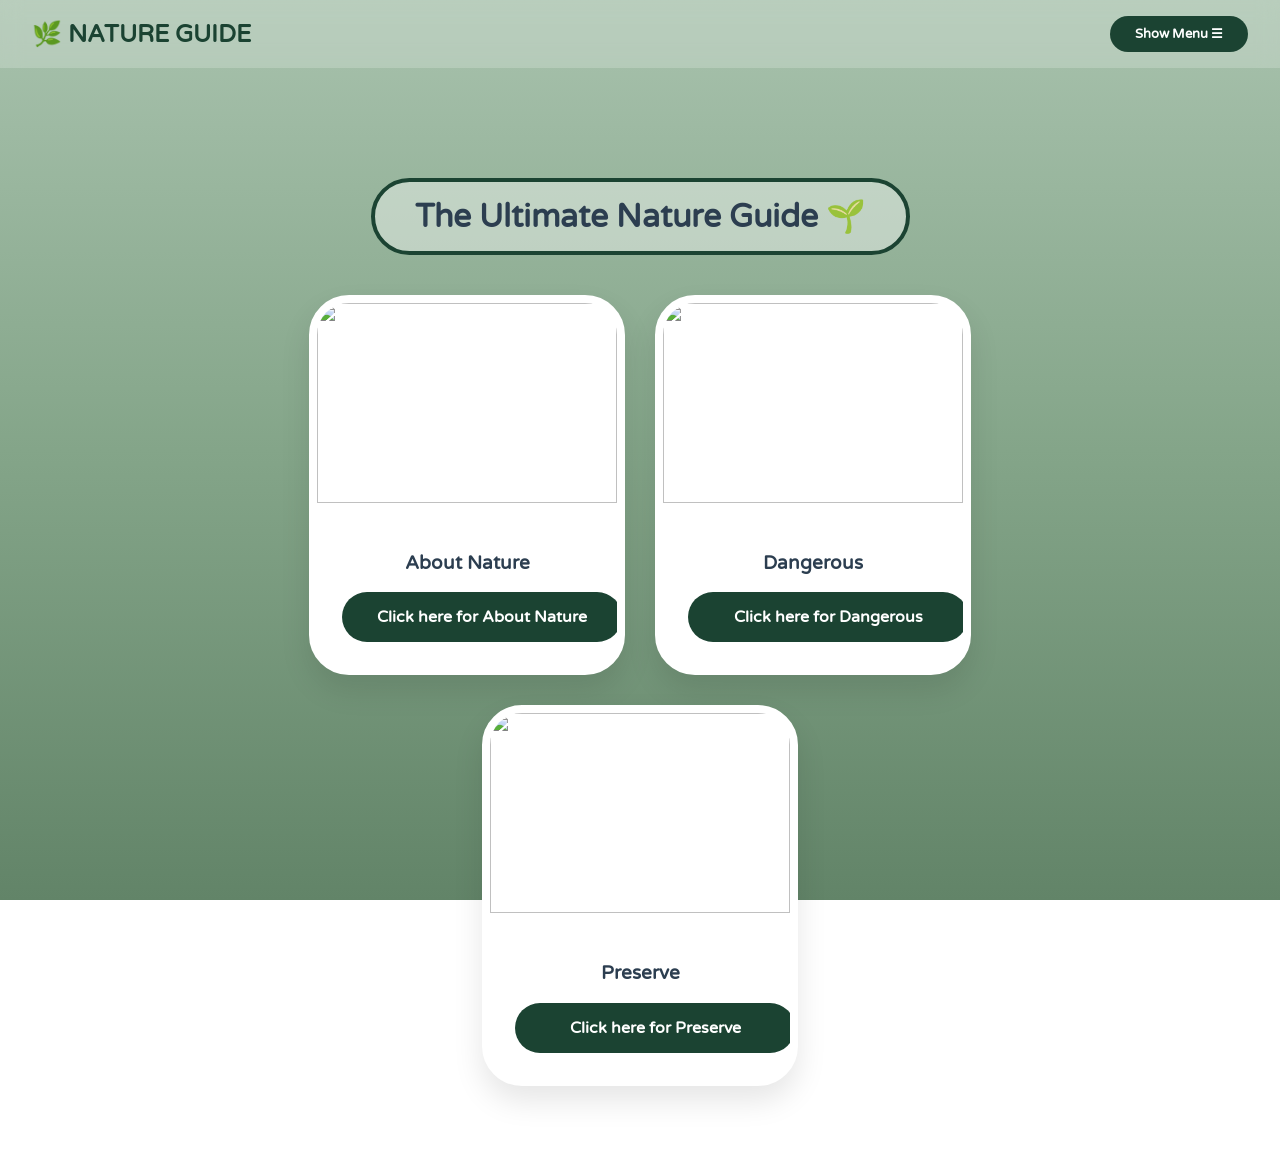
==== index.html @ ad2bc99d "index.html" ====
<!DOCTYPE html>
<html lang="en">
<head>
    <meta charset="UTF-8">
    <title>Nature Guide | Home</title>
    <link rel="stylesheet" href="style.css">
    <style>
        .framed-title {
            display: inline-block;
            border: 4px solid #1b4332;
            padding: 15px 40px;
            border-radius: 60px;
            background: rgba(255, 255, 255, 0.4);
            margin: 40px 0;
        }
        .home-grid { display: flex; justify-content: center; gap: 30px; flex-wrap: wrap; }
        .nav-card { background: white; width: 300px; border-radius: 40px; overflow: hidden; border: 8px solid white; box-shadow: 0 15px 30px rgba(0,0,0,0.1); }
        .card-img { width: 100%; height: 200px; object-fit: cover; }
        .card-body { padding: 25px; text-align: center; }
        /* Making the buttons longer as requested */
        .btn-long { display: block; background: #1b4332; color: white; text-decoration: none; padding: 15px; border-radius: 40px; font-weight: bold; width: 100%; }
    </style>
</head>
<body>
    <nav class="navbar">
        <div class="logo">🌿 NATURE GUIDE</div>
        <button id="menuBtn" class="menu-toggle">Show Menu ☰</button>
        <ul class="nav-links" id="navLinks">
            <li><a href="index.html">Home</a></li>
            <li><a href="about.html">About Nature</a></li>
            <li><a href="dangerous.html">Dangerous</a></li>
            <li><a href="help.html">Preserve</a></li>
        </ul>
    </nav>

    <main class="container">
        <div class="framed-title">
            <h1 style="margin: 0;">The Ultimate Nature Guide 🌱</h1>
        </div>

        <div class="home-grid">
            <div class="nav-card">
                <img src="https://image.pollinations.ai/prompt/beautiful%20lush%20green%20forest%20landscape" class="card-img">
                <div class="card-body">
                    <h3>About Nature</h3>
                    <a href="about.html" class="btn-long">Click here for About Nature</a>
                </div>
            </div>

            <div class="nav-card">
                <img src="https://image.pollinations.ai/prompt/AI%20roaring%20jaguar%20detailed" class="card-img">
                <div class="card-body">
                    <h3>Dangerous</h3>
                    <a href="dangerous.html" class="btn-long">Click here for Dangerous</a>
                </div>
            </div>

            <div class="nav-card">
                <img src="https://image.pollinations.ai/prompt/AI%20person%20picking%20up%20trash%20in%20nature" class="card-img">
                <div class="card-body">
                    <h3>Preserve</h3>
                    <a href="help.html" class="btn-long">Click here for Preserve</a>
                </div>
            </div>
        </div>
    </main>
    <script src="script.js"></script>
</body>
</html>
---- style.css ----
/* Importing the friendly, rounded Varela font */
@import url('https://fonts.googleapis.com/css2?family=Varela+Round&display=swap'); 

:root {
    /* Muted, Earthy Gray-Green Palette from your reference image */
    --base-sage: #a8c2ad;   /* The light shade */
    --mid-sage: #84a589;    /* The middle moss */
    --deep-sage: #628468;   /* The darker moss */
    --text-color: #2c3e50;
    --dark-green: #1b4332;
}

body {
    /* The New Earthy Ombre Background on ALL PAGES */
    background: linear-gradient(180deg, var(--base-sage) 0%, var(--mid-sage) 50%, var(--deep-sage) 100%);
    background-attachment: fixed;
    margin: 0;
    color: var(--text-color);
    font-family: 'Varela Round', sans-serif;
    min-height: 100vh;
}

/* --- THE NAVIGATION BAR (Consistent and Fixed Logic) --- */
.navbar {
    background-color: rgba(255, 255, 255, 0.2); /* Light glass */
    backdrop-filter: blur(10px);
    display: flex;
    justify-content: space-between;
    align-items: center;
    padding: 1rem 2rem;
    position: sticky;
    top: 0;
    z-index: 1000;
}

.logo { font-weight: bold; font-size: 1.5rem; color: var(--dark-green); }

/* The Menu */
.nav-links { 
    list-style: none; 
    display: none; /* JavaScript will toggle this */
    gap: 20px; 
    margin: 0;
    padding: 20px;
    background: white; 
    border-radius: 20px;
    position: absolute;
    top: 70px;
    right: 20px;
    flex-direction: column;
    box-shadow: 0 10px 25px rgba(0,0,0,0.1);
}

/* Class added by JS to open the menu */
.nav-links.active-menu { display: flex !important; }

.nav-links a {
    color: var(--dark-green);
    text-decoration: none;
    font-weight: bold;
    text-transform: uppercase;
    font-size: 0.85rem;
}

.menu-toggle {
    background-color: var(--dark-green); /* Dark green button */
    color: white;
    border: none;
    padding: 10px 25px;
    border-radius: 50px;
    font-weight: bold;
    cursor: pointer;
    font-family: 'Varela Round', sans-serif;
}

/* --- SHARED CONTENT CONTAINERS --- */
.container {
    max-width: 900px;
    margin: 50px auto;
    padding: 20px;
    text-align: center;
}

/* --- THE UNIFORM BUBBLY PHOTO FRAMES --- */
.page-gallery {
    display: flex;
    justify-content: center;
    gap: 20px;
    margin: 30px auto;
    flex-wrap: wrap;
}

.photo-item {
    width: 280px; /* Cozy, small size */
    height: 180px;
    overflow: hidden;
    border-radius: 40px; /* Bubbly, extra rounded as requested */
    border: 8px solid white; /* Thick white frame as requested */
    box-shadow: 0 10px 30px rgba(0,0,0,0.1);
    background-color: white; /* Clean look */
    cursor: pointer;
}

/* FIXES SCALING (No Squishing!) */
.photo-item img {
    width: 100%;
    height: 100%;
    object-fit: cover; /* Prevents stretching */
}

/* --- CONTENT BOXES (Consistent) --- */
.content-box {
    background: rgba(255, 255, 255, 0.4);
    padding: 30px;
    border-radius: 30px;
    backdrop-filter: blur(5px);
    text-align: left;
    margin-top: 30px;
    line-height: 1.7;
}

/* --- FALLING EFFECTS INTERACTION --- */
.falling-emoji {
    position: fixed;
    top: -50px;
    z-index: 2000;
    pointer-events: none; /* Allows clicks to pass through */
    animation: fall linear forwards;
}

@keyframes fall {
    0% { transform: translateY(0); }
    100% { transform: translateY(110vh); }
}
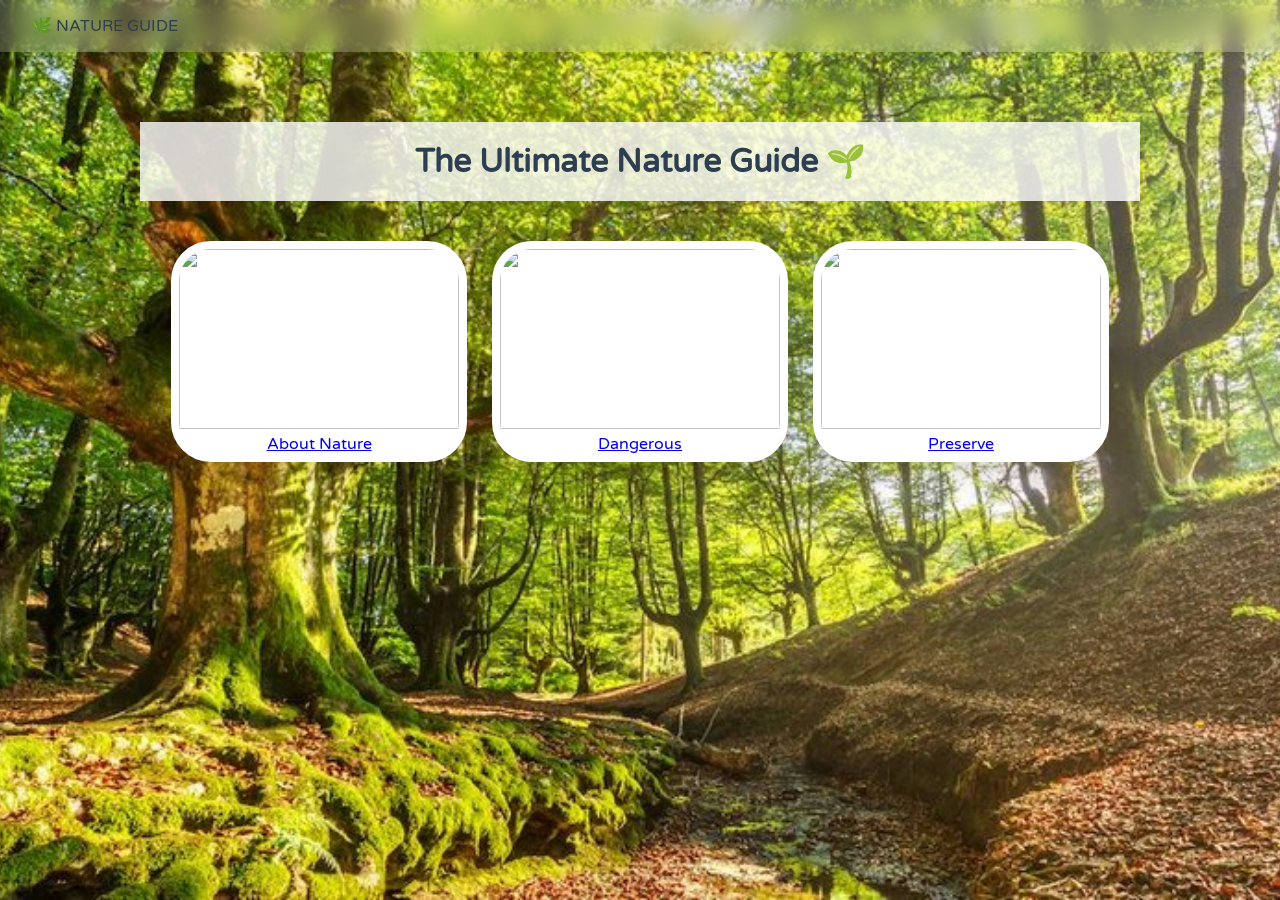
==== commit 0cd1a279: "index.html" ====
--- a/index.html
+++ b/index.html
@@ -4,66 +4,36 @@
     <meta charset="UTF-8">
     <title>Nature Guide | Home</title>
     <link rel="stylesheet" href="style.css">
-    <style>
-        .framed-title {
-            display: inline-block;
-            border: 4px solid #1b4332;
-            padding: 15px 40px;
-            border-radius: 60px;
-            background: rgba(255, 255, 255, 0.4);
-            margin: 40px 0;
-        }
-        .home-grid { display: flex; justify-content: center; gap: 30px; flex-wrap: wrap; }
-        .nav-card { background: white; width: 300px; border-radius: 40px; overflow: hidden; border: 8px solid white; box-shadow: 0 15px 30px rgba(0,0,0,0.1); }
-        .card-img { width: 100%; height: 200px; object-fit: cover; }
-        .card-body { padding: 25px; text-align: center; }
-        /* Making the buttons longer as requested */
-        .btn-long { display: block; background: #1b4332; color: white; text-decoration: none; padding: 15px; border-radius: 40px; font-weight: bold; width: 100%; }
-    </style>
 </head>
-<body>
+<body style="background: url('background.jpg') no-repeat center center fixed; background-size: cover;">
     <nav class="navbar">
-        <div class="logo">🌿 NATURE GUIDE</div>
-        <button id="menuBtn" class="menu-toggle">Show Menu ☰</button>
-        <ul class="nav-links" id="navLinks">
-            <li><a href="index.html">Home</a></li>
-            <li><a href="about.html">About Nature</a></li>
-            <li><a href="dangerous.html">Dangerous</a></li>
-            <li><a href="help.html">Preserve</a></li>
-        </ul>
+        <div class="logo-box">🌿 NATURE GUIDE</div>
+        <div class="nav-links">
+            <a href="index.html">Home</a>
+            <a href="about.html">About</a>
+            <a href="dangerous.html">Dangerous</a>
+        </div>
     </nav>
 
-    <main class="container">
-        <div class="framed-title">
-            <h1 style="margin: 0;">The Ultimate Nature Guide 🌱</h1>
+    <div class="container">
+        <div class="bubbly-border" style="margin-top: 50px; padding: 20px; background: rgba(255, 255, 255, 0.8);">
+            <h1 style="margin:0;">The Ultimate Nature Guide 🌱</h1>
         </div>
 
-        <div class="home-grid">
-            <div class="nav-card">
-                <img src="https://image.pollinations.ai/prompt/beautiful%20lush%20green%20forest%20landscape" class="card-img">
-                <div class="card-body">
-                    <h3>About Nature</h3>
-                    <a href="about.html" class="btn-long">Click here for About Nature</a>
-                </div>
+        <div class="grid" style="margin-top: 40px;">
+            <div class="card bubbly-border">
+                <img src="about_home.jpg">
+                <a href="about.html" class="btn-long">About Nature</a>
             </div>
-
-            <div class="nav-card">
-                <img src="https://image.pollinations.ai/prompt/AI%20roaring%20jaguar%20detailed" class="card-img">
-                <div class="card-body">
-                    <h3>Dangerous</h3>
-                    <a href="dangerous.html" class="btn-long">Click here for Dangerous</a>
-                </div>
+            <div class="card bubbly-border">
+                <img src="roaring_animal.jpg">
+                <a href="dangerous.html" class="btn-long">Dangerous</a>
             </div>
-
-            <div class="nav-card">
-                <img src="https://image.pollinations.ai/prompt/AI%20person%20picking%20up%20trash%20in%20nature" class="card-img">
-                <div class="card-body">
-                    <h3>Preserve</h3>
-                    <a href="help.html" class="btn-long">Click here for Preserve</a>
-                </div>
+            <div class="card bubbly-border">
+                <img src="cleanup.jpg">
+                <a href="help.html" class="btn-long">Preserve</a>
             </div>
         </div>
-    </main>
-    <script src="script.js"></script>
+    </div>
 </body>
 </html>
--- a/style.css
+++ b/style.css
@@ -1,134 +1,92 @@
-/* Importing the friendly, rounded Varela font */
-@import url('https://fonts.googleapis.com/css2?family=Varela+Round&display=swap'); 
+@import url('https://fonts.googleapis.com/css2?family=Varela+Round&display=swap');
 
 :root {
-    /* Muted, Earthy Gray-Green Palette from your reference image */
-    --base-sage: #a8c2ad;   /* The light shade */
-    --mid-sage: #84a589;    /* The middle moss */
-    --deep-sage: #628468;   /* The darker moss */
-    --text-color: #2c3e50;
-    --dark-green: #1b4332;
+    --sage-light: #a8c2ad;
+    --sage-mid: #84a589;
+    --sage-dark: #628468;
+    --deep-green: #1b4332;
 }
 
 body {
-    /* The New Earthy Ombre Background on ALL PAGES */
-    background: linear-gradient(180deg, var(--base-sage) 0%, var(--mid-sage) 50%, var(--deep-sage) 100%);
+    background: linear-gradient(180deg, var(--sage-light) 0%, var(--sage-mid) 50%, var(--sage-dark) 100%);
     background-attachment: fixed;
     margin: 0;
-    color: var(--text-color);
     font-family: 'Varela Round', sans-serif;
+    color: #2c3e50;
     min-height: 100vh;
 }
 
-/* --- THE NAVIGATION BAR (Consistent and Fixed Logic) --- */
+/* --- Navigation Bar --- */
 .navbar {
-    background-color: rgba(255, 255, 255, 0.2); /* Light glass */
+    background: rgba(255, 255, 255, 0.2);
     backdrop-filter: blur(10px);
+    padding: 1rem 2rem;
     display: flex;
     justify-content: space-between;
     align-items: center;
-    padding: 1rem 2rem;
     position: sticky;
     top: 0;
     z-index: 1000;
 }
 
-.logo { font-weight: bold; font-size: 1.5rem; color: var(--dark-green); }
-
-/* The Menu */
-.nav-links { 
-    list-style: none; 
-    display: none; /* JavaScript will toggle this */
-    gap: 20px; 
-    margin: 0;
-    padding: 20px;
-    background: white; 
+.nav-links {
+    display: none; /* Hidden until menu button clicked */
+    position: absolute;
+    top: 60px;
+    right: 20px;
+    background: white;
     border-radius: 20px;
-    position: absolute;
-    top: 70px;
-    right: 20px;
-    flex-direction: column;
+    padding: 15px;
+    list-style: none;
     box-shadow: 0 10px 25px rgba(0,0,0,0.1);
 }
 
-/* Class added by JS to open the menu */
-.nav-links.active-menu { display: flex !important; }
-
-.nav-links a {
-    color: var(--dark-green);
-    text-decoration: none;
-    font-weight: bold;
-    text-transform: uppercase;
-    font-size: 0.85rem;
-}
+.nav-links.active { display: block; }
+.nav-links li { margin: 10px 0; }
+.nav-links a { text-decoration: none; color: var(--deep-green); font-weight: bold; }
 
 .menu-toggle {
-    background-color: var(--dark-green); /* Dark green button */
+    background: var(--deep-green);
     color: white;
     border: none;
-    padding: 10px 25px;
+    padding: 8px 20px;
     border-radius: 50px;
-    font-weight: bold;
-    cursor: pointer;
-    font-family: 'Varela Round', sans-serif;
-}
-
-/* --- SHARED CONTENT CONTAINERS --- */
-.container {
-    max-width: 900px;
-    margin: 50px auto;
-    padding: 20px;
-    text-align: center;
-}
-
-/* --- THE UNIFORM BUBBLY PHOTO FRAMES --- */
-.page-gallery {
-    display: flex;
-    justify-content: center;
-    gap: 20px;
-    margin: 30px auto;
-    flex-wrap: wrap;
-}
-
-.photo-item {
-    width: 280px; /* Cozy, small size */
-    height: 180px;
-    overflow: hidden;
-    border-radius: 40px; /* Bubbly, extra rounded as requested */
-    border: 8px solid white; /* Thick white frame as requested */
-    box-shadow: 0 10px 30px rgba(0,0,0,0.1);
-    background-color: white; /* Clean look */
     cursor: pointer;
 }
 
-/* FIXES SCALING (No Squishing!) */
-.photo-item img {
-    width: 100%;
-    height: 100%;
-    object-fit: cover; /* Prevents stretching */
+/* --- Layout Elements --- */
+.container { max-width: 1000px; margin: auto; text-align: center; padding: 20px; }
+
+.title-border {
+    display: inline-block;
+    border: 4px solid var(--deep-green);
+    padding: 10px 30px;
+    border-radius: 50px;
+    background: rgba(255, 255, 255, 0.3);
+    margin: 30px 0;
 }
 
-/* --- CONTENT BOXES (Consistent) --- */
-.content-box {
-    background: rgba(255, 255, 255, 0.4);
-    padding: 30px;
-    border-radius: 30px;
-    backdrop-filter: blur(5px);
-    text-align: left;
-    margin-top: 30px;
-    line-height: 1.7;
+/* --- Cards & Buttons --- */
+.grid { display: flex; justify-content: center; gap: 25px; flex-wrap: wrap; }
+
+.card {
+    background: white;
+    width: 280px;
+    border-radius: 40px;
+    border: 8px solid white;
+    overflow: hidden;
+    box-shadow: 0 10px 30px rgba(0,0,0,0.1);
 }
 
-/* --- FALLING EFFECTS INTERACTION --- */
-.falling-emoji {
-    position: fixed;
-    top: -50px;
-    z-index: 2000;
-    pointer-events: none; /* Allows clicks to pass through */
-    animation: fall linear forwards;
+.card img { width: 100%; height: 180px; object-fit: cover; }
+
+.btn {
+    display: block;
+    background: var(--deep-green);
+    color: white;
+    text-decoration: none;
+    padding: 15px;
+    margin: 15px;
+    border-radius: 30px;
+    font-weight: bold;
 }
-
-@keyframes fall {
-    0% { transform: translateY(0); }
-    100% { transform: translateY(110vh); }
-}
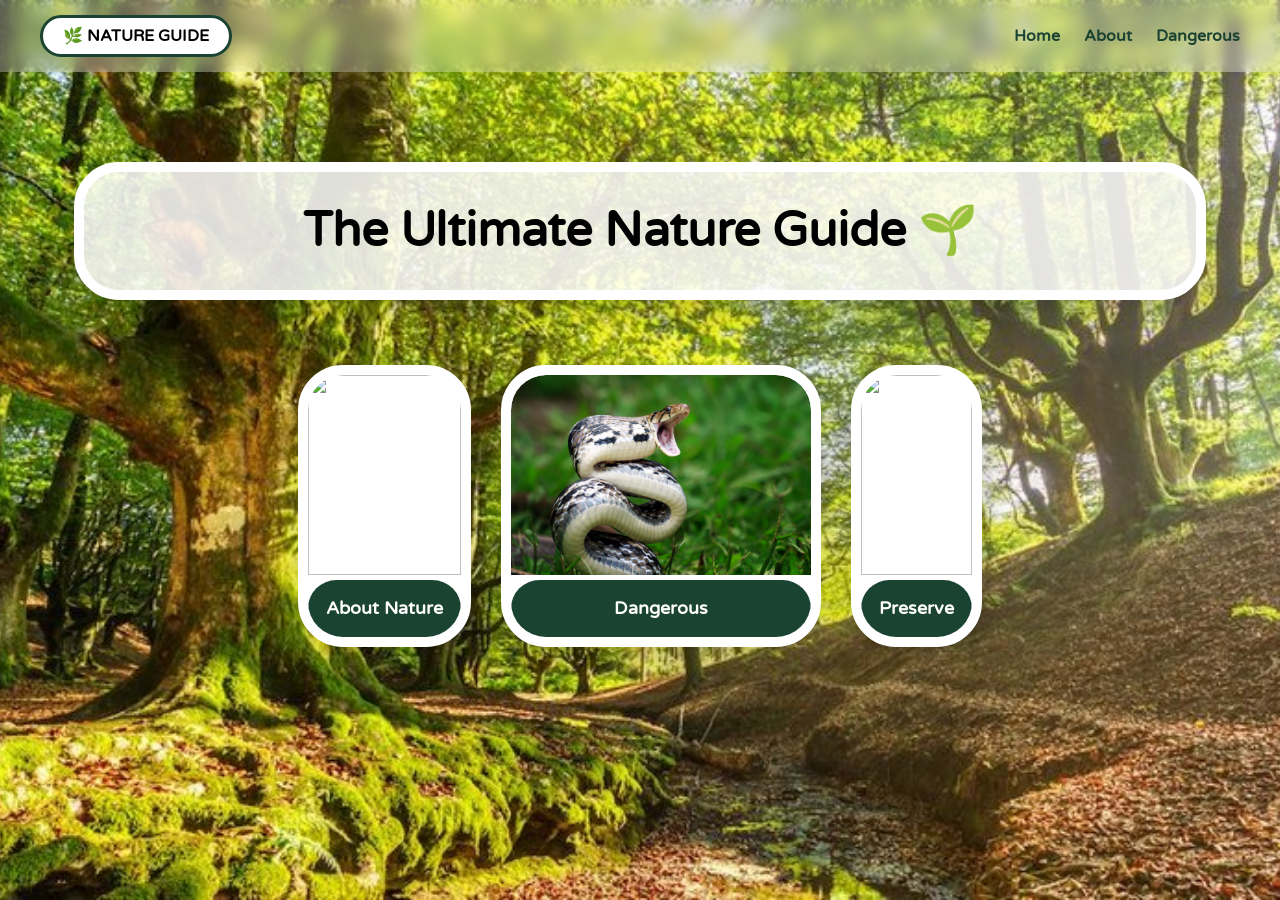
==== commit fe8ae2b1: "index.html" ====
--- a/index.html
+++ b/index.html
@@ -16,21 +16,21 @@
     </nav>
 
     <div class="container">
-        <div class="bubbly-border" style="margin-top: 50px; padding: 20px; background: rgba(255, 255, 255, 0.8);">
-            <h1 style="margin:0;">The Ultimate Nature Guide 🌱</h1>
+        <div class="bubbly-border" style="margin-top: 50px; padding: 30px 60px; background: rgba(255, 255, 255, 0.85); width: 80%;">
+            <h1 style="margin:0; font-size: 3rem;">The Ultimate Nature Guide 🌱</h1>
         </div>
 
-        <div class="grid" style="margin-top: 40px;">
+        <div class="grid" style="margin-top: 60px; width: 100%; max-width: 1400px; margin-left: auto; margin-right: auto;">
             <div class="card bubbly-border">
-                <img src="about_home.jpg">
+                <img src="jagur.jpg">
                 <a href="about.html" class="btn-long">About Nature</a>
             </div>
             <div class="card bubbly-border">
-                <img src="roaring_animal.jpg">
+                <img src="snake2.jpg">
                 <a href="dangerous.html" class="btn-long">Dangerous</a>
             </div>
             <div class="card bubbly-border">
-                <img src="cleanup.jpg">
+                <img src="perves.jpg">
                 <a href="help.html" class="btn-long">Preserve</a>
             </div>
         </div>
--- a/style.css
+++ b/style.css
@@ -1,26 +1,17 @@
 @import url('https://fonts.googleapis.com/css2?family=Varela+Round&display=swap');
 
-:root {
-    --sage-light: #a8c2ad;
-    --sage-mid: #84a589;
-    --sage-dark: #628468;
-    --deep-green: #1b4332;
-}
-
 body {
-    background: linear-gradient(180deg, var(--sage-light) 0%, var(--sage-mid) 50%, var(--sage-dark) 100%);
+    background: linear-gradient(180deg, #a8c2ad 0%, #84a589 50%, #628468 100%);
     background-attachment: fixed;
     margin: 0;
     font-family: 'Varela Round', sans-serif;
-    color: #2c3e50;
     min-height: 100vh;
 }
 
-/* --- Navigation Bar --- */
 .navbar {
-    background: rgba(255, 255, 255, 0.2);
-    backdrop-filter: blur(10px);
-    padding: 1rem 2rem;
+    background: rgba(255, 255, 255, 0.3);
+    backdrop-filter: blur(8px);
+    padding: 15px 40px;
     display: flex;
     justify-content: space-between;
     align-items: center;
@@ -29,64 +20,60 @@
     z-index: 1000;
 }
 
-.nav-links {
-    display: none; /* Hidden until menu button clicked */
-    position: absolute;
-    top: 60px;
-    right: 20px;
+.logo-box {
+    border: 3px solid #1b4332;
+    padding: 8px 20px;
+    border-radius: 50px;
     background: white;
-    border-radius: 20px;
-    padding: 15px;
-    list-style: none;
-    box-shadow: 0 10px 25px rgba(0,0,0,0.1);
+    font-weight: bold;
 }
 
-.nav-links.active { display: block; }
-.nav-links li { margin: 10px 0; }
-.nav-links a { text-decoration: none; color: var(--deep-green); font-weight: bold; }
+.nav-links a { text-decoration: none; color: #1b4332; font-weight: bold; margin-left: 20px; }
 
-.menu-toggle {
-    background: var(--deep-green);
-    color: white;
-    border: none;
-    padding: 8px 20px;
-    border-radius: 50px;
-    cursor: pointer;
+.container { text-align: center; padding: 40px 20px; }
+
+.bubbly-border {
+    border: 10px solid white;
+    border-radius: 45px;
+    box-shadow: 0 15px 35px rgba(0,0,0,0.2);
+    background: white;
+    overflow: hidden;
+    display: inline-block;
 }
 
-/* --- Layout Elements --- */
-.container { max-width: 1000px; margin: auto; text-align: center; padding: 20px; }
+.grid { display: flex; justify-content: center; gap: 30px; flex-wrap: wrap; }
 
-.title-border {
-    display: inline-block;
-    border: 4px solid var(--deep-green);
-    padding: 10px 30px;
+.card img { width: 100%; height: 200px; object-fit: cover; border-radius: 35px 35px 0 0; }
+
+.btn-long {
+    display: block;
+    background: #1b4332;
+    color: white;
+    text-decoration: none;
+    padding: 18px;
     border-radius: 50px;
-    background: rgba(255, 255, 255, 0.3);
-    margin: 30px 0;
+    font-weight: bold;
+    font-size: 1.1rem;
+    cursor: pointer;
+    border: none;
 }
 
-/* --- Cards & Buttons --- */
-.grid { display: flex; justify-content: center; gap: 25px; flex-wrap: wrap; }
-
-.card {
+.fact-box {
+    display: none;
+    margin: 30px auto;
+    padding: 25px;
     background: white;
-    width: 280px;
+    border: 6px solid #1b4332;
     border-radius: 40px;
-    border: 8px solid white;
-    overflow: hidden;
-    box-shadow: 0 10px 30px rgba(0,0,0,0.1);
+    max-width: 600px;
 }
 
-.card img { width: 100%; height: 180px; object-fit: cover; }
+.emoji {
+    position: fixed;
+    top: -50px;
+    font-size: 30px;
+    z-index: 2000;
+    animation: fall linear forwards;
+}
 
-.btn {
-    display: block;
-    background: var(--deep-green);
-    color: white;
-    text-decoration: none;
-    padding: 15px;
-    margin: 15px;
-    border-radius: 30px;
-    font-weight: bold;
-}
+@keyframes fall { to { transform: translateY(110vh) rotate(360deg); } }
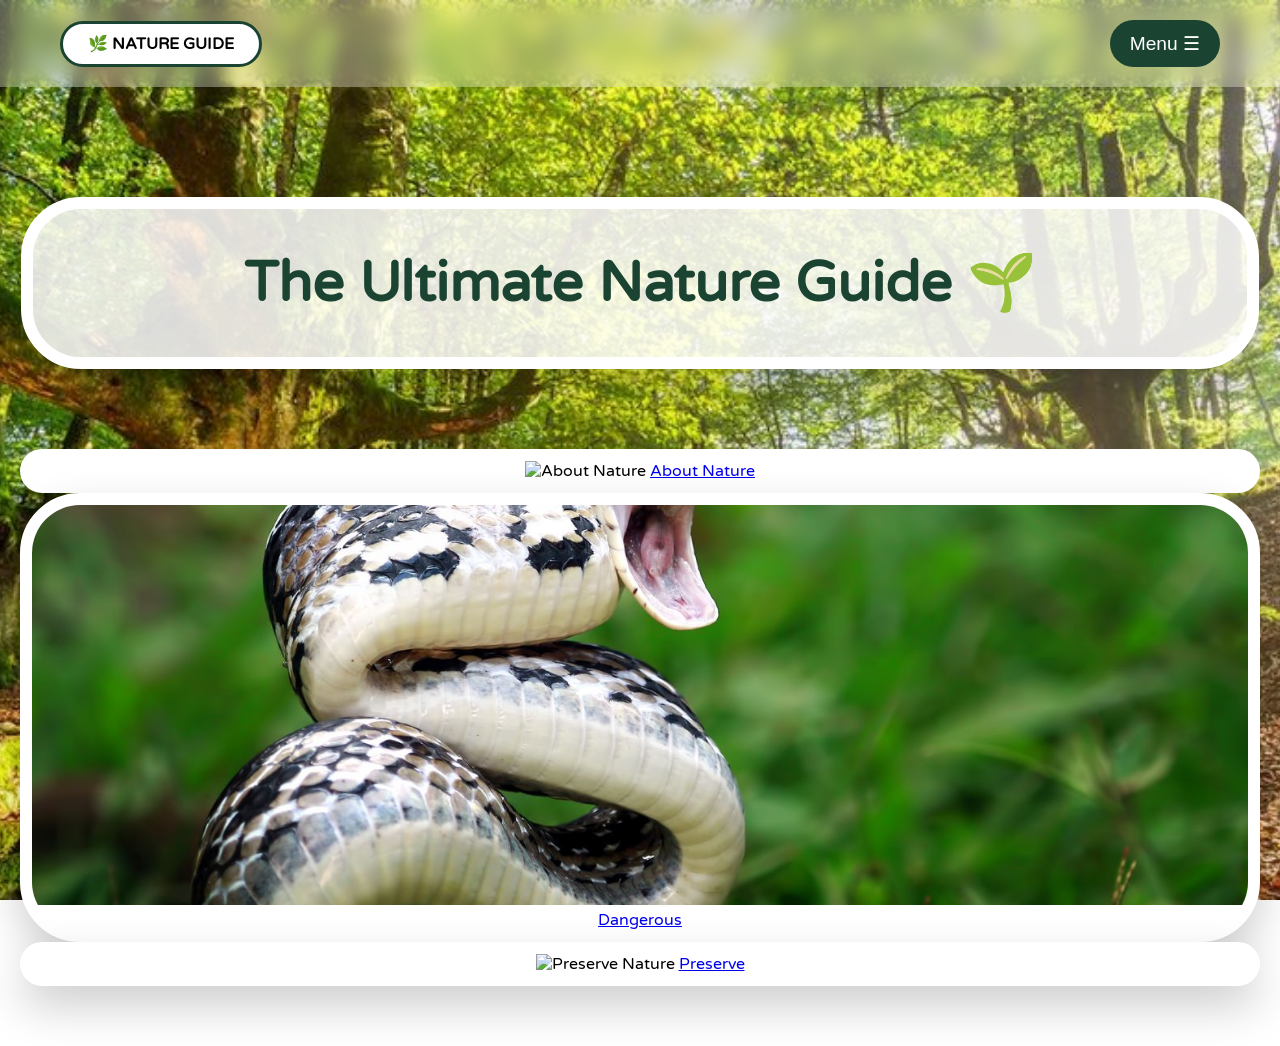
==== commit 45e8cd5c: "index.html" ====
--- a/index.html
+++ b/index.html
@@ -2,38 +2,49 @@
 <html lang="en">
 <head>
     <meta charset="UTF-8">
+    <meta name="viewport" content="width=device-width, initial-scale=1.0">
     <title>Nature Guide | Home</title>
     <link rel="stylesheet" href="style.css">
 </head>
 <body style="background: url('background.jpg') no-repeat center center fixed; background-size: cover;">
+
     <nav class="navbar">
         <div class="logo-box">🌿 NATURE GUIDE</div>
-        <div class="nav-links">
-            <a href="index.html">Home</a>
-            <a href="about.html">About</a>
-            <a href="dangerous.html">Dangerous</a>
+        <div class="dropdown">
+            <button class="dropbtn">Menu ☰</button>
+            <div class="dropdown-content">
+                <a href="index.html">Home</a>
+                <a href="about.html">About Nature</a>
+                <a href="dangerous.html">Dangerous</a>
+                <a href="help.html">Preserve</a>
+            </div>
         </div>
     </nav>
 
     <div class="container">
-        <div class="bubbly-border" style="margin-top: 50px; padding: 30px 60px; background: rgba(255, 255, 255, 0.85); width: 80%;">
-            <h1 style="margin:0; font-size: 3rem;">The Ultimate Nature Guide 🌱</h1>
+        <div class="bubbly-border" style="margin-top: 50px; padding: 40px 80px; background: rgba(255, 255, 255, 0.85); width: 85%; max-width: 1200px;">
+            <h1 style="margin:0; font-size: 3.5rem; color: #1b4332;">The Ultimate Nature Guide 🌱</h1>
         </div>
 
-        <div class="grid" style="margin-top: 60px; width: 100%; max-width: 1400px; margin-left: auto; margin-right: auto;">
+        <div class="grid" style="margin-top: 80px; width: 100%; max-width: 1500px;">
+            
             <div class="card bubbly-border">
-                <img src="jagur.jpg">
+                <img src="jagur.jpg" alt="About Nature">
                 <a href="about.html" class="btn-long">About Nature</a>
             </div>
+
             <div class="card bubbly-border">
-                <img src="snake2.jpg">
+                <img src="snake2.jpg" alt="Dangerous Animals">
                 <a href="dangerous.html" class="btn-long">Dangerous</a>
             </div>
+
             <div class="card bubbly-border">
-                <img src="perves.jpg">
+                <img src="perves.jpg" alt="Preserve Nature">
                 <a href="help.html" class="btn-long">Preserve</a>
             </div>
+
         </div>
     </div>
+
 </body>
 </html>
--- a/style.css
+++ b/style.css
@@ -8,10 +8,11 @@
     min-height: 100vh;
 }
 
+/* Hamburger Dropdown Nav */
 .navbar {
     background: rgba(255, 255, 255, 0.3);
-    backdrop-filter: blur(8px);
-    padding: 15px 40px;
+    backdrop-filter: blur(10px);
+    padding: 20px 60px;
     display: flex;
     justify-content: space-between;
     align-items: center;
@@ -22,58 +23,62 @@
 
 .logo-box {
     border: 3px solid #1b4332;
-    padding: 8px 20px;
+    padding: 10px 25px;
     border-radius: 50px;
     background: white;
     font-weight: bold;
 }
 
-.nav-links a { text-decoration: none; color: #1b4332; font-weight: bold; margin-left: 20px; }
+.dropdown { position: relative; display: inline-block; }
+.dropbtn { 
+    background: #1b4332; 
+    color: white; 
+    padding: 12px 20px; 
+    font-size: 1.2rem; 
+    border: none; 
+    border-radius: 30px; 
+    cursor: pointer; 
+}
+.dropdown-content {
+    display: none;
+    position: absolute;
+    right: 0;
+    background-color: white;
+    min-width: 160px;
+    box-shadow: 0px 8px 16px rgba(0,0,0,0.2);
+    border-radius: 20px;
+    z-index: 1;
+}
+.dropdown-content a {
+    color: #1b4332;
+    padding: 12px 16px;
+    text-decoration: none;
+    display: block;
+    font-weight: bold;
+}
+.dropdown:hover .dropdown-content { display: block; }
 
-.container { text-align: center; padding: 40px 20px; }
+/* Bubbly Frames and Text */
+.container { display: flex; flex-direction: column; align-items: center; padding: 60px 20px; }
 
 .bubbly-border {
-    border: 10px solid white;
-    border-radius: 45px;
-    box-shadow: 0 15px 35px rgba(0,0,0,0.2);
+    border: 12px solid white;
+    border-radius: 60px;
+    box-shadow: 0 20px 45px rgba(0,0,0,0.2);
     background: white;
     overflow: hidden;
-    display: inline-block;
+    text-align: center;
 }
 
-.grid { display: flex; justify-content: center; gap: 30px; flex-wrap: wrap; }
-
-.card img { width: 100%; height: 200px; object-fit: cover; border-radius: 35px 35px 0 0; }
-
-.btn-long {
-    display: block;
-    background: #1b4332;
-    color: white;
-    text-decoration: none;
-    padding: 18px;
-    border-radius: 50px;
+.bubbly-text {
+    background: #f0fdf4;
+    border: 5px solid #1b4332;
+    border-radius: 40px;
+    padding: 20px;
+    margin: 20px;
+    display: inline-block;
+    color: #1b4332;
     font-weight: bold;
-    font-size: 1.1rem;
-    cursor: pointer;
-    border: none;
 }
 
-.fact-box {
-    display: none;
-    margin: 30px auto;
-    padding: 25px;
-    background: white;
-    border: 6px solid #1b4332;
-    border-radius: 40px;
-    max-width: 600px;
-}
-
-.emoji {
-    position: fixed;
-    top: -50px;
-    font-size: 30px;
-    z-index: 2000;
-    animation: fall linear forwards;
-}
-
-@keyframes fall { to { transform: translateY(110vh) rotate(360deg); } }
+.card img { width: 100%; height: 400px; object-fit: cover; }
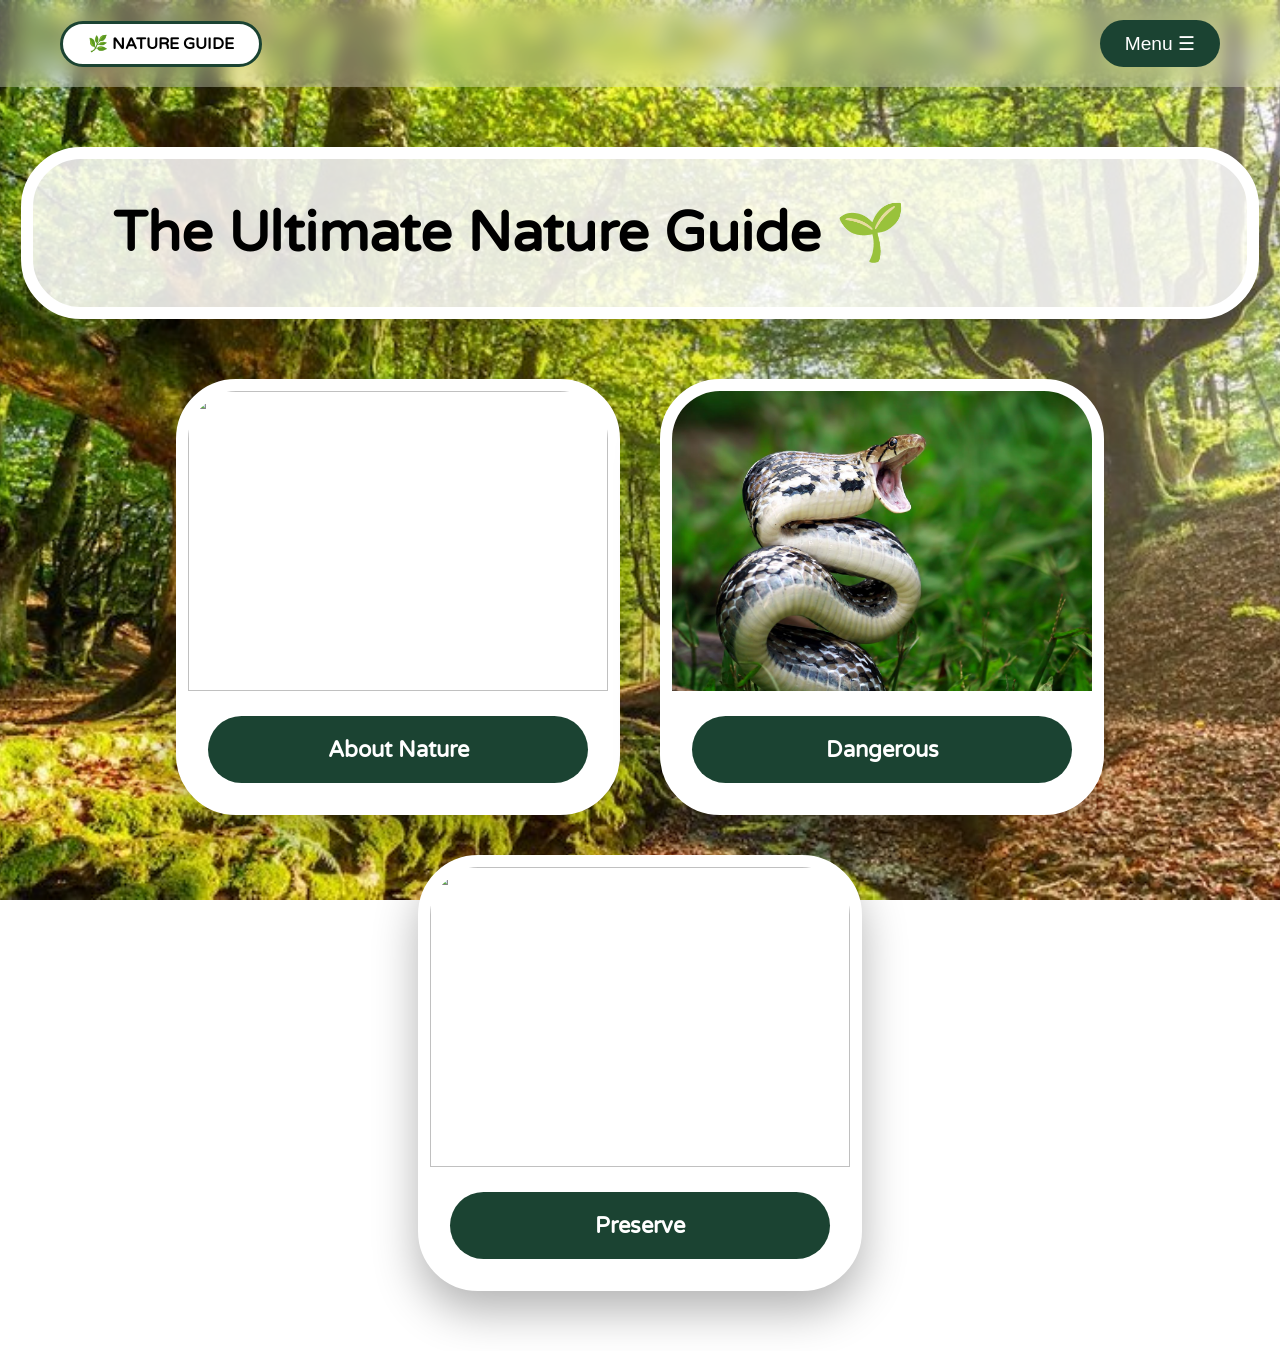
==== commit fc9fa450: "index.html" ====
--- a/index.html
+++ b/index.html
@@ -2,7 +2,6 @@
 <html lang="en">
 <head>
     <meta charset="UTF-8">
-    <meta name="viewport" content="width=device-width, initial-scale=1.0">
     <title>Nature Guide | Home</title>
     <link rel="stylesheet" href="style.css">
 </head>
@@ -14,7 +13,7 @@
             <button class="dropbtn">Menu ☰</button>
             <div class="dropdown-content">
                 <a href="index.html">Home</a>
-                <a href="about.html">About Nature</a>
+                <a href="about.html">About</a>
                 <a href="dangerous.html">Dangerous</a>
                 <a href="help.html">Preserve</a>
             </div>
@@ -22,29 +21,21 @@
     </nav>
 
     <div class="container">
-        <div class="bubbly-border" style="margin-top: 50px; padding: 40px 80px; background: rgba(255, 255, 255, 0.85); width: 85%; max-width: 1200px;">
-            <h1 style="margin:0; font-size: 3.5rem; color: #1b4332;">The Ultimate Nature Guide 🌱</h1>
+        <div class="bubbly-border" style="padding: 40px 80px; background: rgba(255, 255, 255, 0.85); width: 85%;">
+            <h1 style="margin:0; font-size: 3.5rem;">The Ultimate Nature Guide 🌱</h1>
         </div>
 
-        <div class="grid" style="margin-top: 80px; width: 100%; max-width: 1500px;">
-            
+        <div class="grid" style="margin-top: 60px;">
             <div class="card bubbly-border">
-                <img src="jagur.jpg" alt="About Nature">
-                <a href="about.html" class="btn-long">About Nature</a>
+                <img src="jagur.jpg"> <a href="about.html" class="btn-long">About Nature</a>
             </div>
-
             <div class="card bubbly-border">
-                <img src="snake2.jpg" alt="Dangerous Animals">
-                <a href="dangerous.html" class="btn-long">Dangerous</a>
+                <img src="snake2.jpg"> <a href="dangerous.html" class="btn-long">Dangerous</a>
             </div>
-
             <div class="card bubbly-border">
-                <img src="perves.jpg" alt="Preserve Nature">
-                <a href="help.html" class="btn-long">Preserve</a>
+                <img src="perves.jpg"> <a href="help.html" class="btn-long">Preserve</a>
             </div>
-
         </div>
     </div>
-
 </body>
 </html>
--- a/style.css
+++ b/style.css
@@ -6,9 +6,10 @@
     margin: 0;
     font-family: 'Varela Round', sans-serif;
     min-height: 100vh;
+    overflow-x: hidden; /* Stops emojis from breaking the page width */
 }
 
-/* Hamburger Dropdown Nav */
+/* Fixes the Hamburger Dropdown */
 .navbar {
     background: rgba(255, 255, 255, 0.3);
     backdrop-filter: blur(10px);
@@ -33,7 +34,7 @@
 .dropbtn { 
     background: #1b4332; 
     color: white; 
-    padding: 12px 20px; 
+    padding: 12px 25px; 
     font-size: 1.2rem; 
     border: none; 
     border-radius: 30px; 
@@ -44,41 +45,71 @@
     position: absolute;
     right: 0;
     background-color: white;
-    min-width: 160px;
+    min-width: 180px;
     box-shadow: 0px 8px 16px rgba(0,0,0,0.2);
-    border-radius: 20px;
+    border-radius: 25px;
     z-index: 1;
 }
 .dropdown-content a {
     color: #1b4332;
-    padding: 12px 16px;
+    padding: 15px 20px;
     text-decoration: none;
     display: block;
     font-weight: bold;
 }
 .dropdown:hover .dropdown-content { display: block; }
 
-/* Bubbly Frames and Text */
+/* Fixed Bubbly Borders and Cards */
 .container { display: flex; flex-direction: column; align-items: center; padding: 60px 20px; }
 
 .bubbly-border {
     border: 12px solid white;
     border-radius: 60px;
-    box-shadow: 0 20px 45px rgba(0,0,0,0.2);
+    box-shadow: 0 20px 45px rgba(0,0,0,0.3);
     background: white;
     overflow: hidden;
+}
+
+.grid { display: flex; justify-content: center; gap: 40px; flex-wrap: wrap; width: 95%; }
+
+.card { width: 420px; transition: 0.3s; }
+.card img { width: 100%; height: 300px; object-fit: cover; }
+
+.btn-long {
+    display: block;
+    background: #1b4332;
+    color: white;
+    text-decoration: none;
+    padding: 20px;
+    border-radius: 50px;
+    font-weight: bold;
+    font-size: 1.4rem;
+    text-align: center;
+    margin: 20px;
+}
+
+/* FIX: The Falling Emojis */
+.emoji {
+    position: fixed;
+    top: -50px;
+    font-size: 40px;
+    z-index: 2000;
+    pointer-events: none; /* Stops them from being clickable */
+    animation: fall linear forwards;
+}
+
+@keyframes fall {
+    0% { transform: translateY(0) rotate(0deg); opacity: 1; }
+    100% { transform: translateY(110vh) rotate(360deg); opacity: 0; }
+}
+
+.fact-box {
+    display: none;
+    margin: 40px auto;
+    padding: 40px;
+    background: white;
+    border: 8px solid #1b4332;
+    border-radius: 50px;
+    max-width: 800px;
     text-align: center;
 }
-
-.bubbly-text {
-    background: #f0fdf4;
-    border: 5px solid #1b4332;
-    border-radius: 40px;
-    padding: 20px;
-    margin: 20px;
-    display: inline-block;
-    color: #1b4332;
-    font-weight: bold;
-}
-
-.card img { width: 100%; height: 400px; object-fit: cover; }
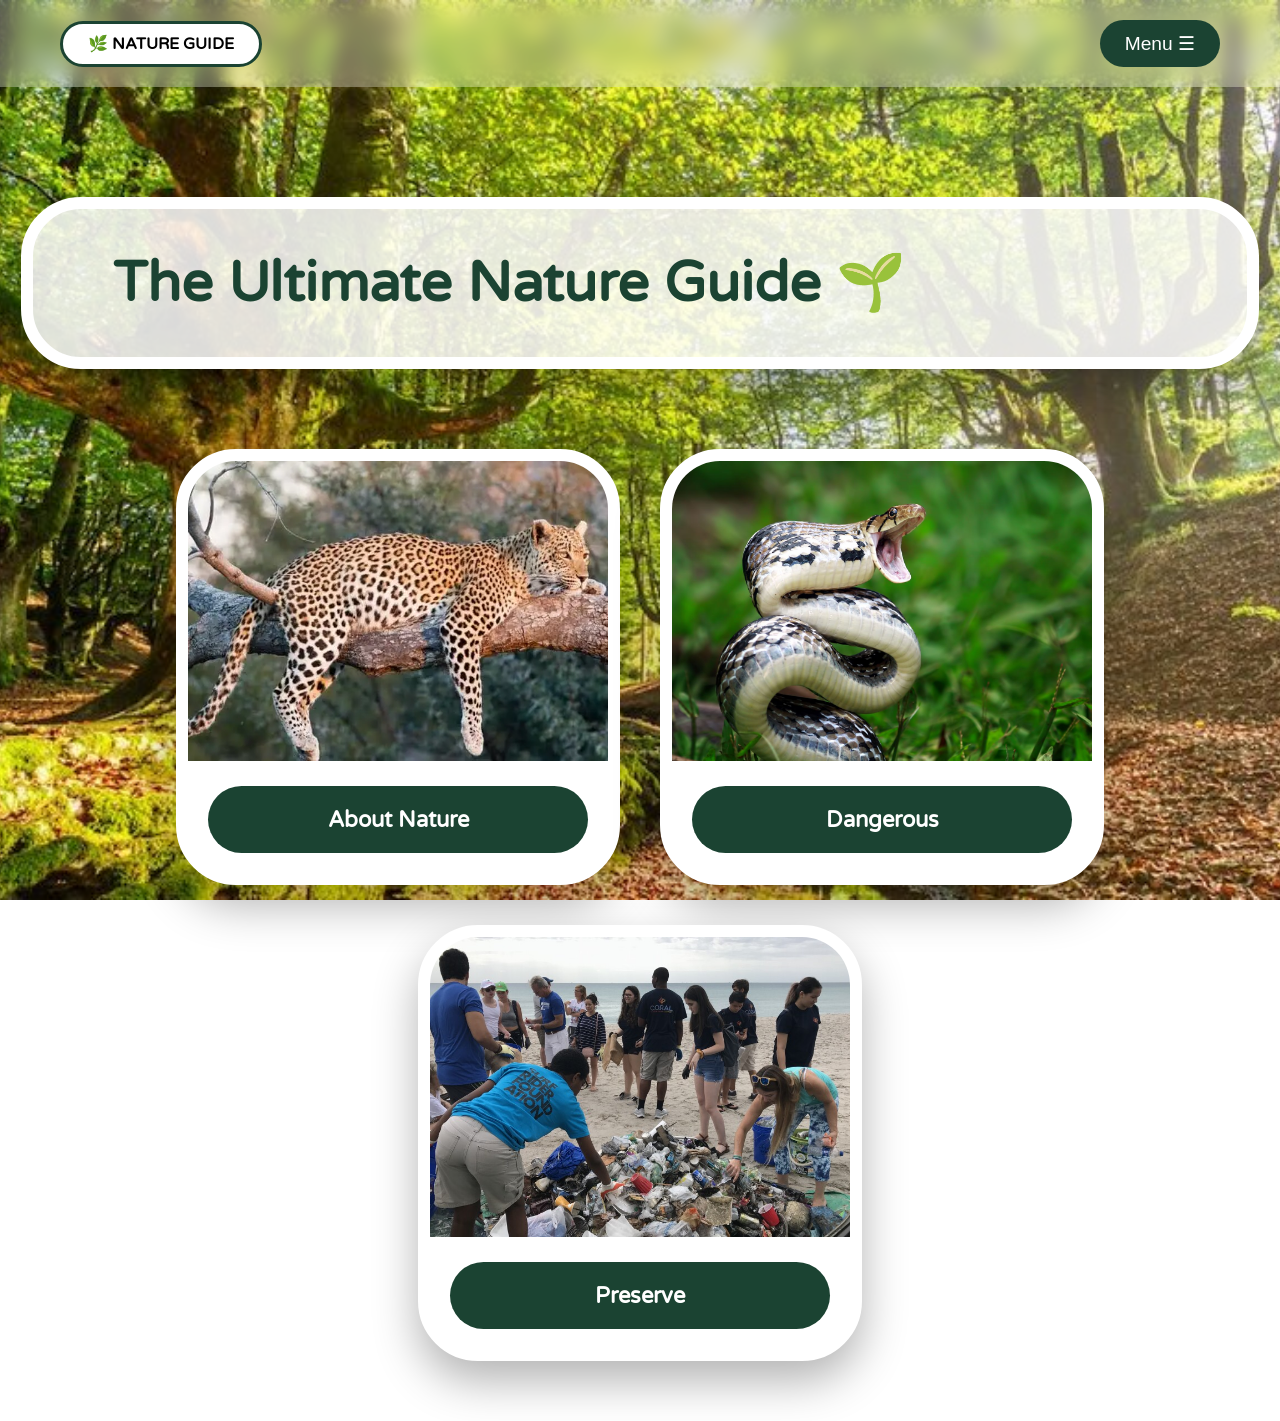
==== commit b9299e23: "index.html" ====
--- a/index.html
+++ b/index.html
@@ -2,6 +2,7 @@
 <html lang="en">
 <head>
     <meta charset="UTF-8">
+    <meta name="viewport" content="width=device-width, initial-scale=1.0">
     <title>Nature Guide | Home</title>
     <link rel="stylesheet" href="style.css">
 </head>
@@ -13,7 +14,7 @@
             <button class="dropbtn">Menu ☰</button>
             <div class="dropdown-content">
                 <a href="index.html">Home</a>
-                <a href="about.html">About</a>
+                <a href="about.html">About Nature</a>
                 <a href="dangerous.html">Dangerous</a>
                 <a href="help.html">Preserve</a>
             </div>
@@ -21,21 +22,29 @@
     </nav>
 
     <div class="container">
-        <div class="bubbly-border" style="padding: 40px 80px; background: rgba(255, 255, 255, 0.85); width: 85%;">
-            <h1 style="margin:0; font-size: 3.5rem;">The Ultimate Nature Guide 🌱</h1>
+        <div class="bubbly-border" style="margin-top: 50px; padding: 40px 80px; background: rgba(255, 255, 255, 0.85); width: 85%;">
+            <h1 style="margin:0; font-size: 3.5rem; color: #1b4332;">The Ultimate Nature Guide 🌱</h1>
         </div>
 
-        <div class="grid" style="margin-top: 60px;">
+        <div class="grid" style="margin-top: 80px; width: 100%; max-width: 1500px;">
+            
             <div class="card bubbly-border">
-                <img src="jagur.jpg"> <a href="about.html" class="btn-long">About Nature</a>
+                <img src="jaguar.jpg" alt="About Nature">
+                <a href="about.html" class="btn-long">About Nature</a>
             </div>
+
             <div class="card bubbly-border">
-                <img src="snake2.jpg"> <a href="dangerous.html" class="btn-long">Dangerous</a>
+                <img src="snake2.jpg" alt="Dangerous">
+                <a href="dangerous.html" class="btn-long">Dangerous</a>
             </div>
+
             <div class="card bubbly-border">
-                <img src="perves.jpg"> <a href="help.html" class="btn-long">Preserve</a>
+                <img src="persves.jpg" alt="Preserve">
+                <a href="help.html" class="btn-long">Preserve</a>
             </div>
+
         </div>
     </div>
+
 </body>
 </html>
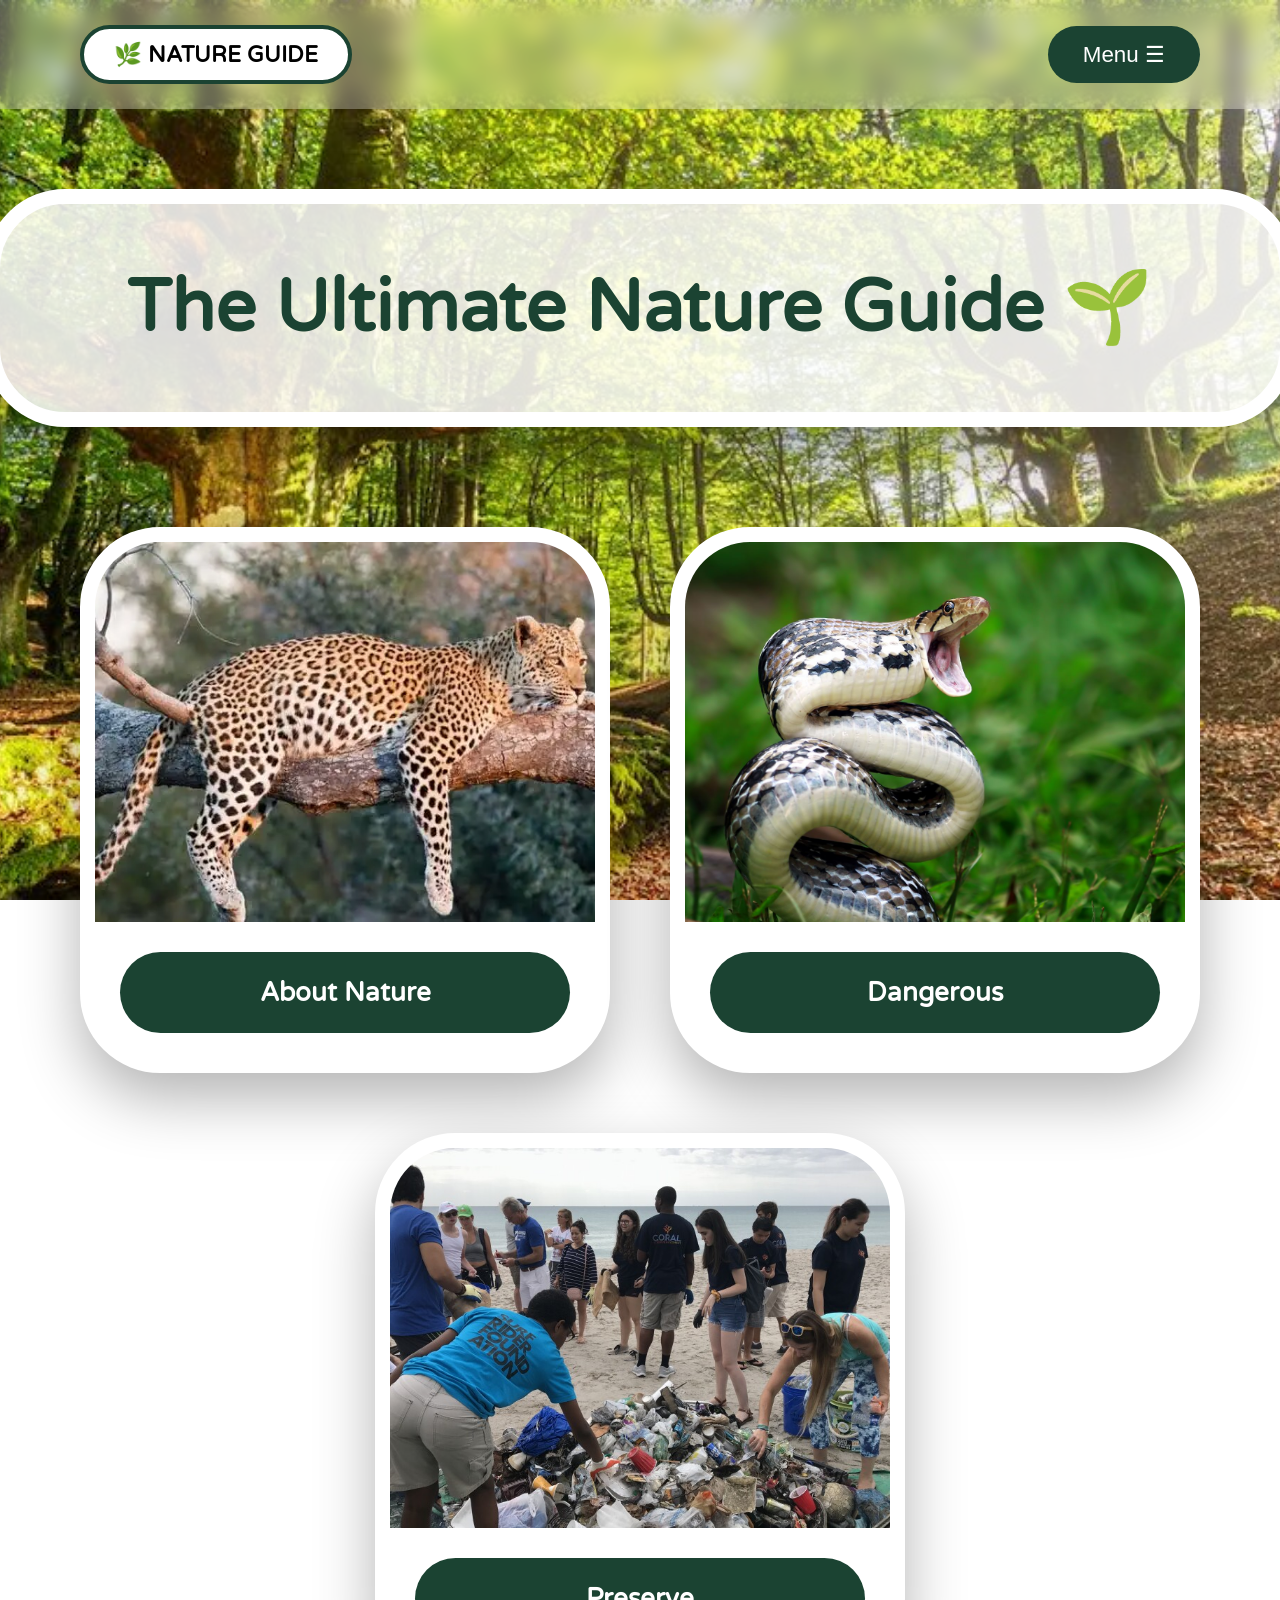
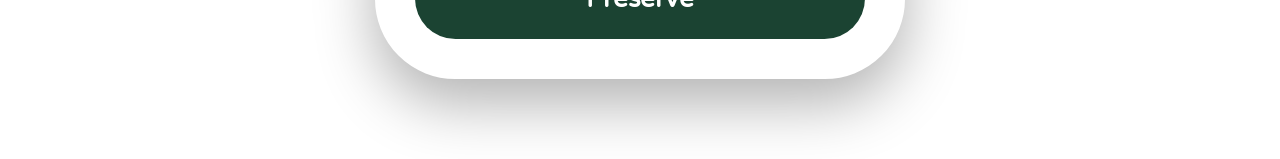
==== commit fd587b39: "index.html" ====
--- a/index.html
+++ b/index.html
@@ -2,7 +2,6 @@
 <html lang="en">
 <head>
     <meta charset="UTF-8">
-    <meta name="viewport" content="width=device-width, initial-scale=1.0">
     <title>Nature Guide | Home</title>
     <link rel="stylesheet" href="style.css">
 </head>
@@ -22,12 +21,11 @@
     </nav>
 
     <div class="container">
-        <div class="bubbly-border" style="margin-top: 50px; padding: 40px 80px; background: rgba(255, 255, 255, 0.85); width: 85%;">
-            <h1 style="margin:0; font-size: 3.5rem; color: #1b4332;">The Ultimate Nature Guide 🌱</h1>
+        <div class="bubbly-border" style="padding: 60px 100px; background: rgba(255, 255, 255, 0.85); width: 90%; max-width: 1400px; text-align: center;">
+            <h1 style="margin:0; font-size: 4.5rem; color: #1b4332;">The Ultimate Nature Guide 🌱</h1>
         </div>
 
-        <div class="grid" style="margin-top: 80px; width: 100%; max-width: 1500px;">
-            
+        <div class="grid" style="margin-top: 100px;">
             <div class="card bubbly-border">
                 <img src="jaguar.jpg" alt="About Nature">
                 <a href="about.html" class="btn-long">About Nature</a>
@@ -42,9 +40,7 @@
                 <img src="persves.jpg" alt="Preserve">
                 <a href="help.html" class="btn-long">Preserve</a>
             </div>
-
         </div>
     </div>
-
 </body>
 </html>
--- a/style.css
+++ b/style.css
@@ -6,14 +6,13 @@
     margin: 0;
     font-family: 'Varela Round', sans-serif;
     min-height: 100vh;
-    overflow-x: hidden; /* Stops emojis from breaking the page width */
+    overflow-x: hidden;
 }
 
-/* Fixes the Hamburger Dropdown */
 .navbar {
     background: rgba(255, 255, 255, 0.3);
     backdrop-filter: blur(10px);
-    padding: 20px 60px;
+    padding: 25px 80px; /* Wider padding */
     display: flex;
     justify-content: space-between;
     align-items: center;
@@ -23,21 +22,77 @@
 }
 
 .logo-box {
-    border: 3px solid #1b4332;
-    padding: 10px 25px;
-    border-radius: 50px;
+    border: 4px solid #1b4332;
+    padding: 12px 30px;
+    border-radius: 60px;
     background: white;
     font-weight: bold;
+    font-size: 1.4rem; /* Larger logo */
 }
 
+/* Container now takes up more vertical space */
+.container { 
+    display: flex; 
+    flex-direction: column; 
+    align-items: center; 
+    padding: 80px 40px; 
+    min-height: 90vh; 
+}
+
+.bubbly-border {
+    border: 15px solid white; /* Thicker borders */
+    border-radius: 80px; /* Rounder corners */
+    box-shadow: 0 25px 60px rgba(0,0,0,0.3);
+    background: white;
+    overflow: hidden;
+}
+
+/* Grid is now wider to spread cards across the screen */
+.grid { 
+    display: flex; 
+    justify-content: center; 
+    gap: 60px; 
+    flex-wrap: wrap; 
+    width: 95%; 
+    max-width: 1800px;
+}
+
+/* Cards are significantly larger */
+.card { 
+    width: 500px; 
+    transition: transform 0.4s; 
+}
+
+.card:hover { transform: scale(1.03); }
+
+.card img { 
+    width: 100%; 
+    height: 380px; /* Much taller images */
+    object-fit: cover; 
+}
+
+.btn-long {
+    display: block;
+    background: #1b4332;
+    color: white;
+    text-decoration: none;
+    padding: 25px;
+    border-radius: 60px;
+    font-weight: bold;
+    font-size: 1.6rem; /* Bigger button text */
+    text-align: center;
+    margin: 25px;
+}
+
+/* Dropdown Menu Styles */
 .dropdown { position: relative; display: inline-block; }
 .dropbtn { 
     background: #1b4332; 
     color: white; 
-    padding: 12px 25px; 
-    font-size: 1.2rem; 
+    padding: 15px 35px; 
+    font-size: 1.4rem; 
     border: none; 
-    border-radius: 30px; 
+    border-radius: 40px; 
     cursor: pointer; 
 }
 .dropdown-content {
@@ -45,71 +100,28 @@
     position: absolute;
     right: 0;
     background-color: white;
-    min-width: 180px;
-    box-shadow: 0px 8px 16px rgba(0,0,0,0.2);
-    border-radius: 25px;
-    z-index: 1;
+    min-width: 220px;
+    border-radius: 30px;
+    overflow: hidden;
 }
 .dropdown-content a {
     color: #1b4332;
-    padding: 15px 20px;
+    padding: 18px 25px;
     text-decoration: none;
     display: block;
     font-weight: bold;
+    font-size: 1.2rem;
 }
 .dropdown:hover .dropdown-content { display: block; }
 
-/* Fixed Bubbly Borders and Cards */
-.container { display: flex; flex-direction: column; align-items: center; padding: 60px 20px; }
-
-.bubbly-border {
-    border: 12px solid white;
-    border-radius: 60px;
-    box-shadow: 0 20px 45px rgba(0,0,0,0.3);
-    background: white;
-    overflow: hidden;
-}
-
-.grid { display: flex; justify-content: center; gap: 40px; flex-wrap: wrap; width: 95%; }
-
-.card { width: 420px; transition: 0.3s; }
-.card img { width: 100%; height: 300px; object-fit: cover; }
-
-.btn-long {
-    display: block;
-    background: #1b4332;
-    color: white;
-    text-decoration: none;
-    padding: 20px;
-    border-radius: 50px;
-    font-weight: bold;
-    font-size: 1.4rem;
-    text-align: center;
-    margin: 20px;
-}
-
-/* FIX: The Falling Emojis */
+/* Emoji Animation */
 .emoji {
     position: fixed;
-    top: -50px;
-    font-size: 40px;
+    top: -60px;
+    font-size: 50px;
     z-index: 2000;
-    pointer-events: none; /* Stops them from being clickable */
+    pointer-events: none;
     animation: fall linear forwards;
 }
 
-@keyframes fall {
-    0% { transform: translateY(0) rotate(0deg); opacity: 1; }
-    100% { transform: translateY(110vh) rotate(360deg); opacity: 0; }
-}
-
-.fact-box {
-    display: none;
-    margin: 40px auto;
-    padding: 40px;
-    background: white;
-    border: 8px solid #1b4332;
-    border-radius: 50px;
-    max-width: 800px;
-    text-align: center;
-}
+@keyframes fall { to { transform: translateY(110vh) rotate(360deg); opacity: 0; } }
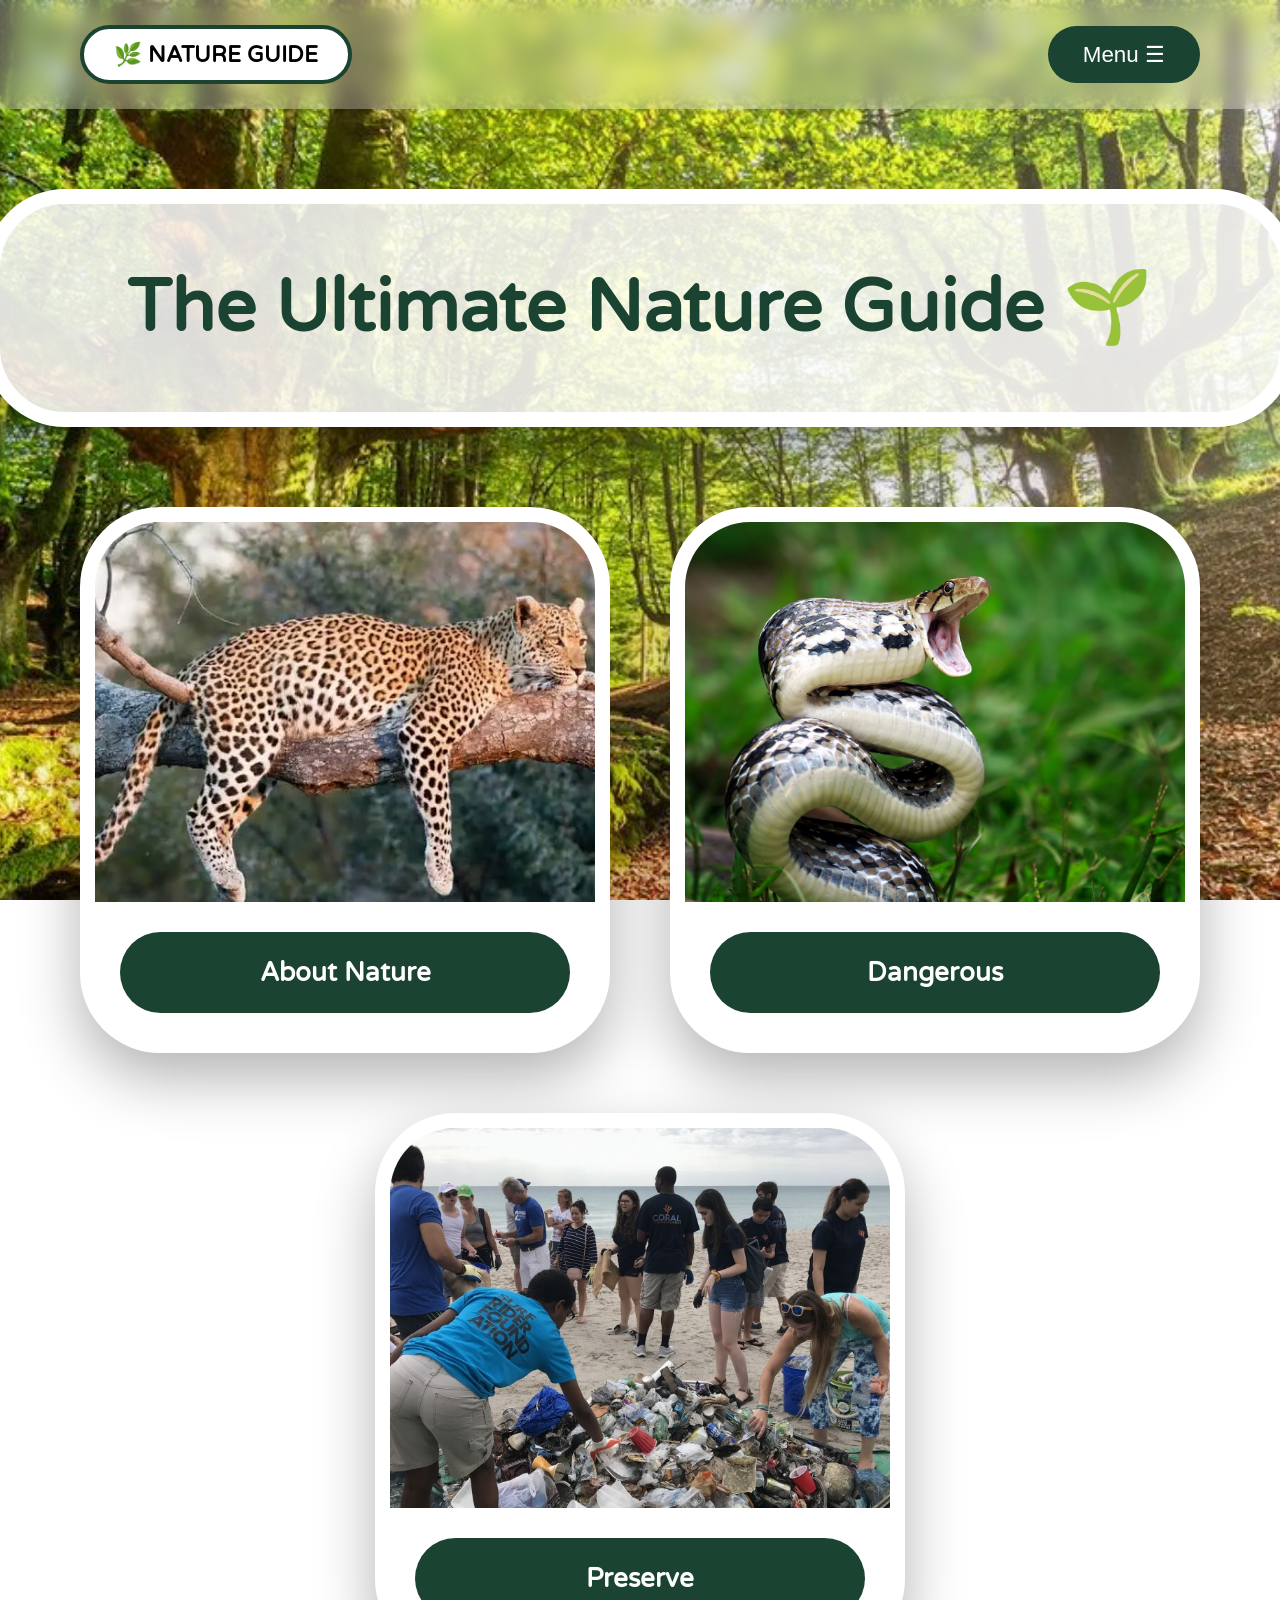
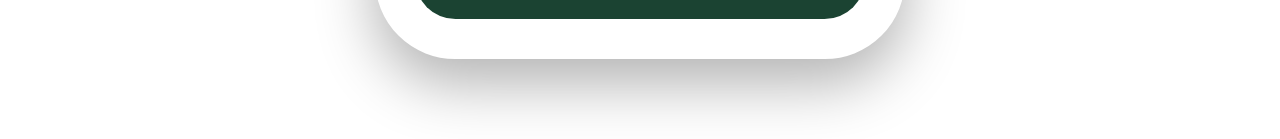
==== commit bcca0601: "index.html" ====
--- a/index.html
+++ b/index.html
@@ -6,7 +6,6 @@
     <link rel="stylesheet" href="style.css">
 </head>
 <body style="background: url('background.jpg') no-repeat center center fixed; background-size: cover;">
-
     <nav class="navbar">
         <div class="logo-box">🌿 NATURE GUIDE</div>
         <div class="dropdown">
@@ -25,19 +24,17 @@
             <h1 style="margin:0; font-size: 4.5rem; color: #1b4332;">The Ultimate Nature Guide 🌱</h1>
         </div>
 
-        <div class="grid" style="margin-top: 100px;">
+        <div class="grid" style="margin-top: 80px;">
             <div class="card bubbly-border">
-                <img src="jaguar.jpg" alt="About Nature">
+                <img src="jaguar.jpg">
                 <a href="about.html" class="btn-long">About Nature</a>
             </div>
-
             <div class="card bubbly-border">
-                <img src="snake2.jpg" alt="Dangerous">
+                <img src="snake2.jpg">
                 <a href="dangerous.html" class="btn-long">Dangerous</a>
             </div>
-
             <div class="card bubbly-border">
-                <img src="persves.jpg" alt="Preserve">
+                <img src="persves.jpg">
                 <a href="help.html" class="btn-long">Preserve</a>
             </div>
         </div>
